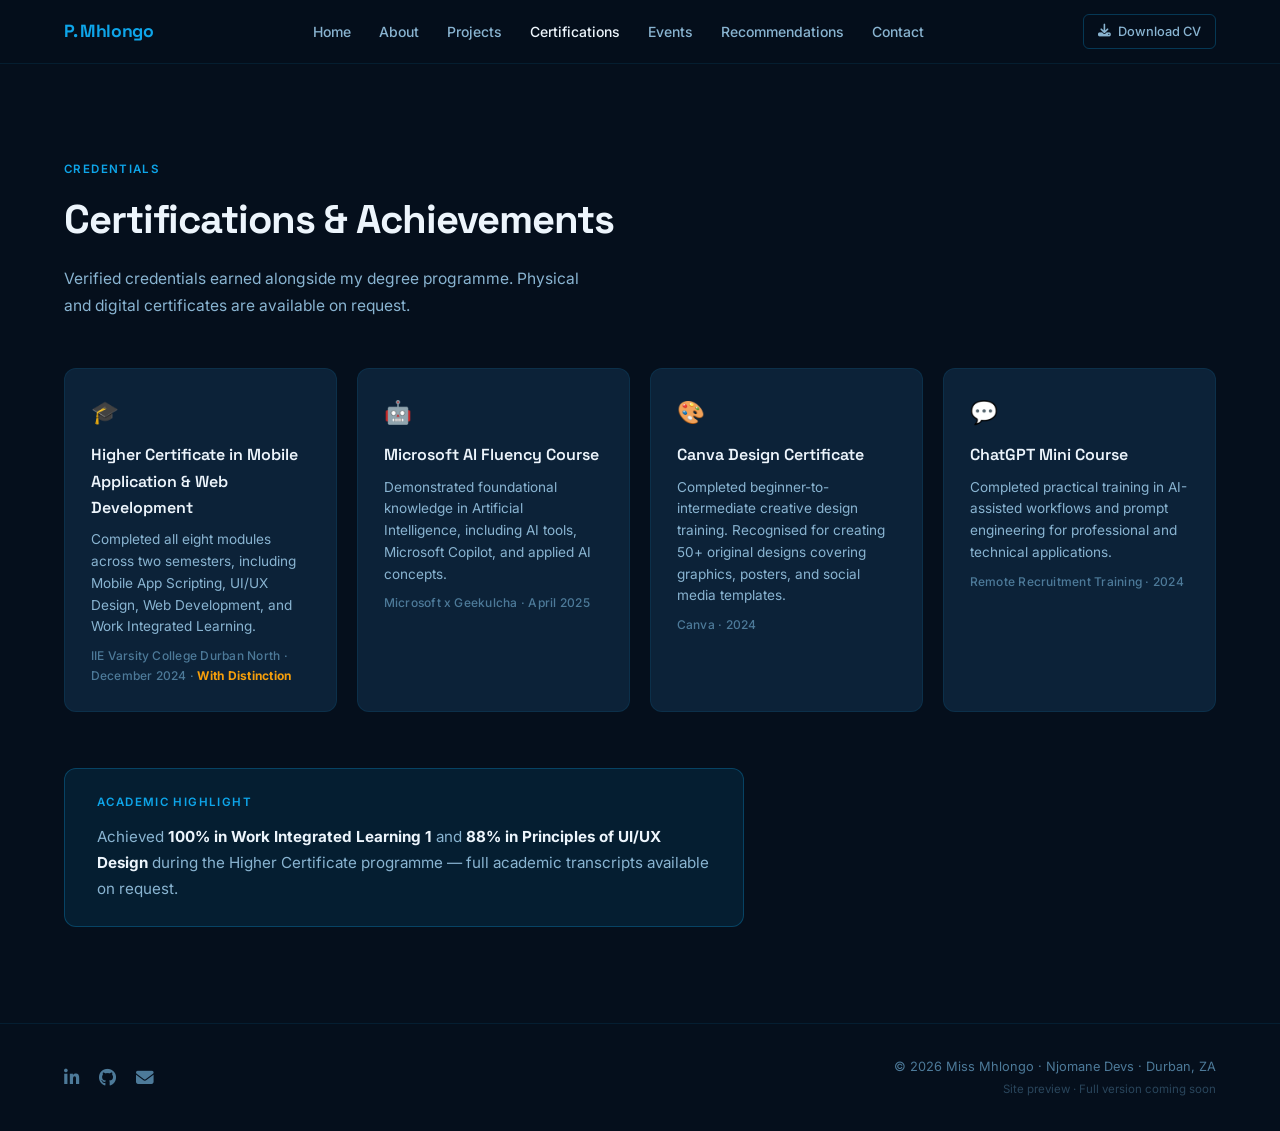
==== certifications.html @ 13493ff3 "Add certifications: IIE Distinction, Microsoft AI Fluency, Canva" ====
<!DOCTYPE html>
<html lang="en">
<head>
  <meta charset="UTF-8" />
  <meta name="viewport" content="width=device-width, initial-scale=1.0" />
  <title>Certifications — Princess Mhlongo</title>
  <link rel="stylesheet" href="styles.css" />
  <link rel="stylesheet" href="https://cdnjs.cloudflare.com/ajax/libs/font-awesome/6.5.0/css/all.min.css" />
</head>
<body>

  <header class="site-header">
    <div class="site-logo">P. Mhlongo</div>
    <nav>
      <ul class="site-nav">
        <li><a href="index.html">Home</a></li>
        <li><a href="about.html">About</a></li>
        <li><a href="projects.html">Projects</a></li>
        <li><a href="certifications.html" class="active">Certifications</a></li>
        <li><a href="events.html">Events</a></li>
        <li><a href="recommendations.html">Recommendations</a></li>
        <li><a href="contact.html">Contact</a></li>
      </ul>
    </nav>
    <a href="resume.pdf" download class="btn btn--ghost btn--sm">
      <i class="fas fa-download"></i> Download CV
    </a>
  </header>

  <section class="page-section">
    <div class="section-container">
      <div class="section-header">
        <p class="section-eyebrow">Credentials</p>
        <h1 class="section-title">Certifications &amp; Achievements</h1>
        <p class="section-lead">
          Verified credentials earned alongside my degree programme.
          Physical and digital certificates are available on request.
        </p>
      </div>

      <div class="certs-grid">

        <!-- IIE Higher Certificate -->
        <div class="card cert-card">
          <div class="cert-icon">🎓</div>
          <p class="cert-title">Higher Certificate in Mobile Application &amp; Web Development</p>
          <p class="cert-body">
            Completed all eight modules across two semesters, including Mobile App Scripting,
            UI/UX Design, Web Development, and Work Integrated Learning.
          </p>
          <p class="cert-issuer">IIE Varsity College Durban North &middot; December 2024 &middot;
            <strong style="color:var(--c-amber);">With Distinction</strong>
          </p>
        </div>

        <!-- Microsoft AI Fluency -->
        <div class="card cert-card">
          <div class="cert-icon">🤖</div>
          <p class="cert-title">Microsoft AI Fluency Course</p>
          <p class="cert-body">
            Demonstrated foundational knowledge in Artificial Intelligence, including
            AI tools, Microsoft Copilot, and applied AI concepts.
          </p>
          <p class="cert-issuer">Microsoft x Geekulcha &middot; April 2025</p>
        </div>

        <!-- Canva Design -->
        <div class="card cert-card">
          <div class="cert-icon">🎨</div>
          <p class="cert-title">Canva Design Certificate</p>
          <p class="cert-body">
            Completed beginner-to-intermediate creative design training. Recognised for
            creating 50+ original designs covering graphics, posters, and social media templates.
          </p>
          <p class="cert-issuer">Canva &middot; 2024</p>
        </div>

        <!-- ChatGPT Mini Course -->
        <div class="card cert-card">
          <div class="cert-icon">💬</div>
          <p class="cert-title">ChatGPT Mini Course</p>
          <p class="cert-body">
            Completed practical training in AI-assisted workflows and prompt engineering
            for professional and technical applications.
          </p>
          <p class="cert-issuer">Remote Recruitment Training &middot; 2024</p>
        </div>

      </div>

      <!-- Academic highlight -->
      <div style="
        margin-top: 3.5rem;
        padding: 1.5rem 2rem;
        background: var(--c-sky-dim);
        border: 1px solid var(--c-border-hi);
        border-radius: var(--r-md);
        max-width: 680px;
      ">
        <p class="section-eyebrow" style="margin-bottom:0.75rem;">Academic Highlight</p>
        <p style="font-size:0.95rem;color:var(--c-text-2);line-height:1.7;">
          Achieved <strong style="color:var(--c-text);">100% in Work Integrated Learning 1</strong>
          and <strong style="color:var(--c-text);">88% in Principles of UI/UX Design</strong>
          during the Higher Certificate programme — full academic transcripts available on request.
        </p>
      </div>

    </div>
  </section>

  <footer class="site-footer">
    <div class="footer-social">
      <a href="https://www.linkedin.com/in/princess-mhlongo-917301329" target="_blank" rel="noopener" aria-label="LinkedIn">
        <i class="fab fa-linkedin-in"></i>
      </a>
      <a href="https://github.com/Princemhlongo" target="_blank" rel="noopener" aria-label="GitHub">
        <i class="fab fa-github"></i>
      </a>
      <a href="mailto:princessnqobilemhlongo@gmail.com" aria-label="Email">
        <i class="fas fa-envelope"></i>
      </a>
    </div>
    <div style="text-align:right;">
      <p class="footer-copy">&copy; 2026 Miss Mhlongo &middot; Njomane Devs &middot; Durban, ZA</p>
      <p class="footer-copy" style="margin-top:0.2rem;opacity:0.5;font-size:0.72rem;">Site preview &middot; Full version coming soon</p>
    </div>
  </footer>

</body>
</html>
---- styles.css ----
/* ================================================================
   PRINCESS NQOBILE MHLONGO — Portfolio
   Palette  : Ocean Abyss navy · Sky blue accent · Amber warmth
   Type     : Space Grotesk (display) + Inter (body)
================================================================ */

@import url('https://fonts.googleapis.com/css2?family=Space+Grotesk:wght@300;400;500;600;700&family=Inter:wght@300;400;500;600&display=swap');

/* ── DESIGN TOKENS ───────────────────────────────────── */
:root {
  --c-bg:         #050F1C;
  --c-surface:    #0C2238;
  --c-surface-hi: #0F2D4A;

  --c-sky:        #0EA5E9;
  --c-sky-lite:   #38BDF8;
  --c-sky-dim:    rgba(14,165,233,0.10);
  --c-sky-glow:   rgba(14,165,233,0.22);

  --c-amber:      #F59E0B;
  --c-amber-dim:  rgba(245,158,11,0.12);

  --c-text:       #EDF5FC;
  --c-text-2:     #89B4D1;
  --c-text-3:     #4D7A99;

  --c-border:     rgba(14,165,233,0.10);
  --c-border-hi:  rgba(14,165,233,0.28);

  --f-display:    'Space Grotesk', sans-serif;
  --f-body:       'Inter', sans-serif;

  --r-sm:  6px;
  --r-md:  12px;
  --r-lg:  20px;
  --ease:  0.25s ease;
}

/* ── RESET ───────────────────────────────────────────── */
*, *::before, *::after { box-sizing: border-box; margin: 0; padding: 0; }
html { scroll-behavior: smooth; }
body {
  font-family: var(--f-body);
  background: var(--c-bg);
  color: var(--c-text);
  line-height: 1.65;
  overflow-x: hidden;
  -webkit-font-smoothing: antialiased;
}
img { display: block; max-width: 100%; }
a  { color: inherit; text-decoration: none; }
ul { list-style: none; }

/* ── HEADER ──────────────────────────────────────────── */
.site-header {
  position: sticky;
  top: 0;
  z-index: 100;
  display: flex;
  align-items: center;
  justify-content: space-between;
  padding: 0 5%;
  height: 64px;
  background: rgba(5,15,28,0.94);
  backdrop-filter: blur(14px);
  -webkit-backdrop-filter: blur(14px);
  border-bottom: 1px solid var(--c-border);
  gap: 1rem;
}

.site-logo {
  font-family: var(--f-display);
  font-weight: 700;
  font-size: 1.1rem;
  color: var(--c-sky);
  letter-spacing: -0.02em;
  white-space: nowrap;
}

.site-nav {
  display: flex;
  gap: 1.75rem;
  align-items: center;
}

.site-nav a {
  font-size: 0.875rem;
  font-weight: 500;
  color: var(--c-text-2);
  transition: color var(--ease);
  white-space: nowrap;
}

.site-nav a:hover,
.site-nav a.active { color: var(--c-text); }

/* ── BUTTONS ─────────────────────────────────────────── */
.btn {
  display: inline-flex;
  align-items: center;
  gap: 0.4rem;
  padding: 0.55rem 1.25rem;
  border-radius: var(--r-sm);
  font-family: var(--f-body);
  font-size: 0.875rem;
  font-weight: 500;
  cursor: pointer;
  transition: all var(--ease);
  border: none;
  white-space: nowrap;
}

.btn--primary {
  background: var(--c-sky);
  color: #fff;
}
.btn--primary:hover {
  background: var(--c-sky-lite);
  box-shadow: 0 4px 18px var(--c-sky-glow);
  transform: translateY(-1px);
}

.btn--ghost {
  background: transparent;
  color: var(--c-text-2);
  border: 1px solid var(--c-border-hi);
}
.btn--ghost:hover {
  border-color: var(--c-sky);
  color: var(--c-sky);
}

.btn--sm {
  padding: 0.35rem 0.9rem;
  font-size: 0.8rem;
}

/* ── HERO ────────────────────────────────────────────── */
.page-hero {
  min-height: calc(100vh - 64px);
  display: flex;
  align-items: center;
  padding: 5rem 5% 4rem;
  background:
    radial-gradient(ellipse at 72% 45%, rgba(14,165,233,0.07) 0%, transparent 55%),
    radial-gradient(ellipse at 12% 82%, rgba(245,158,11,0.04) 0%, transparent 45%),
    var(--c-bg);
}

.hero-grid {
  display: grid;
  grid-template-columns: 1fr auto;
  gap: 5rem;
  align-items: center;
  max-width: 1200px;
  margin: 0 auto;
  width: 100%;
}

.hero-content {
  display: flex;
  flex-direction: column;
  gap: 1.5rem;
}

/* Status badge */
.status-badge {
  display: inline-flex;
  align-items: center;
  gap: 0.6rem;
  font-size: 0.78rem;
  font-weight: 500;
  color: var(--c-text-2);
  letter-spacing: 0.02em;
  background: var(--c-amber-dim);
  border: 1px solid rgba(245,158,11,0.22);
  padding: 0.35rem 0.85rem;
  border-radius: 100px;
  width: fit-content;
}

.status-dot {
  width: 7px;
  height: 7px;
  border-radius: 50%;
  background: var(--c-amber);
  flex-shrink: 0;
  animation: pulse-amber 2.2s infinite;
}

@keyframes pulse-amber {
  0%   { box-shadow: 0 0 0 0 rgba(245,158,11,0.55); }
  70%  { box-shadow: 0 0 0 8px rgba(245,158,11,0); }
  100% { box-shadow: 0 0 0 0 rgba(245,158,11,0); }
}

/* The big name — the signature */
.hero-name {
  font-family: var(--f-display);
  font-weight: 700;
  font-size: clamp(3.2rem, 6.5vw, 5.5rem);
  line-height: 1.0;
  letter-spacing: -0.035em;
  color: var(--c-text);
}
.hero-name .given  { display: block; }
.hero-name .family { display: block; color: var(--c-sky); }

.hero-role {
  font-size: 1rem;
  color: var(--c-text-2);
}

.hero-role #typing-text {
  color: var(--c-sky);
  font-weight: 600;
  border-right: 2px solid var(--c-sky);
  padding-right: 2px;
  animation: cursor-blink 1s step-end infinite;
}

@keyframes cursor-blink {
  0%, 100% { border-color: var(--c-sky); }
  50%       { border-color: transparent; }
}

.hero-tagline {
  font-size: 1rem;
  color: var(--c-text-2);
  max-width: 460px;
  line-height: 1.75;
}
.hero-tagline strong {
  color: var(--c-text);
  font-weight: 500;
}

.hero-actions {
  display: flex;
  gap: 1rem;
  flex-wrap: wrap;
  padding-top: 0.5rem;
}

/* Hero photo */
.hero-photo {
  width: 270px;
  height: 330px;
  border-radius: var(--r-lg);
  overflow: hidden;
  border: 1px solid var(--c-border-hi);
  box-shadow: 0 0 60px var(--c-sky-dim);
  flex-shrink: 0;
}
.hero-photo img {
  width: 100%;
  height: 100%;
  object-fit: cover;
  object-position: top center;
}

/* ── PAGE SECTIONS ───────────────────────────────────── */
.page-section {
  padding: 6rem 5%;
}
.page-section--alt {
  background: rgba(12,34,56,0.35);
}

.section-container {
  max-width: 1200px;
  margin: 0 auto;
}

.section-header {
  margin-bottom: 3rem;
}

.section-eyebrow {
  font-size: 0.72rem;
  font-weight: 600;
  letter-spacing: 0.12em;
  text-transform: uppercase;
  color: var(--c-sky);
  margin-bottom: 0.5rem;
}

.section-title {
  font-family: var(--f-display);
  font-size: clamp(1.75rem, 3.5vw, 2.5rem);
  font-weight: 700;
  letter-spacing: -0.025em;
  color: var(--c-text);
  margin-bottom: 0.75rem;
}

.section-lead {
  font-size: 0.975rem;
  color: var(--c-text-2);
  max-width: 540px;
  line-height: 1.75;
}

/* ── CARDS (base) ────────────────────────────────────── */
.card {
  background: var(--c-surface);
  border: 1px solid var(--c-border);
  border-radius: var(--r-md);
  transition: all var(--ease);
}
.card:hover {
  background: var(--c-surface-hi);
  border-color: var(--c-border-hi);
  transform: translateY(-4px);
  box-shadow: 0 16px 40px rgba(5,15,28,0.7);
}

/* ── PROJECT CARDS ───────────────────────────────────── */
.projects-grid {
  display: grid;
  grid-template-columns: repeat(auto-fill, minmax(290px, 1fr));
  gap: 1.5rem;
}

.project-card {
  display: flex;
  flex-direction: column;
  gap: 0.85rem;
  padding: 1.75rem;
}

.project-badge {
  display: inline-flex;
  align-items: center;
  gap: 0.35rem;
  font-size: 0.68rem;
  font-weight: 600;
  letter-spacing: 0.07em;
  text-transform: uppercase;
  padding: 0.22rem 0.65rem;
  border-radius: 100px;
  width: fit-content;
}
.badge--academic { color: var(--c-sky);   background: var(--c-sky-dim); }
.badge--client   { color: var(--c-amber); background: var(--c-amber-dim); }

.project-title {
  font-family: var(--f-display);
  font-size: 1.1rem;
  font-weight: 600;
  color: var(--c-text);
  letter-spacing: -0.01em;
}

.project-desc {
  font-size: 0.875rem;
  color: var(--c-text-2);
  line-height: 1.7;
  flex: 1;
}

.tag-row {
  display: flex;
  flex-wrap: wrap;
  gap: 0.4rem;
  padding-top: 0.25rem;
}

.tag {
  font-size: 0.7rem;
  font-weight: 500;
  color: var(--c-sky);
  background: var(--c-sky-dim);
  padding: 0.18rem 0.55rem;
  border-radius: 4px;
  letter-spacing: 0.01em;
}

/* ── CERTIFICATIONS ──────────────────────────────────── */
.certs-grid {
  display: grid;
  grid-template-columns: repeat(auto-fill, minmax(260px, 1fr));
  gap: 1.25rem;
}

.cert-card {
  padding: 1.6rem;
  display: flex;
  flex-direction: column;
  gap: 0.5rem;
}

.cert-icon {
  font-size: 1.4rem;
  margin-bottom: 0.2rem;
}

.cert-title {
  font-family: var(--f-display);
  font-size: 1rem;
  font-weight: 600;
  color: var(--c-text);
}

.cert-body {
  font-size: 0.85rem;
  color: var(--c-text-2);
  line-height: 1.6;
}

.cert-issuer {
  font-size: 0.75rem;
  color: var(--c-text-3);
  font-weight: 500;
  letter-spacing: 0.02em;
}

/* ── EVENTS ──────────────────────────────────────────── */
.events-grid {
  display: grid;
  grid-template-columns: repeat(auto-fill, minmax(300px, 1fr));
  gap: 1.5rem;
}

.event-card {
  padding: 1.75rem;
  display: flex;
  flex-direction: column;
  gap: 0.65rem;
}

.event-date {
  font-size: 0.72rem;
  font-weight: 600;
  letter-spacing: 0.07em;
  text-transform: uppercase;
  color: var(--c-sky);
}

.event-title {
  font-family: var(--f-display);
  font-size: 1.05rem;
  font-weight: 600;
  color: var(--c-text);
}

.event-desc {
  font-size: 0.875rem;
  color: var(--c-text-2);
  line-height: 1.7;
  flex: 1;
}

/* ── RECOMMENDATIONS ─────────────────────────────────── */
.rec-grid {
  display: grid;
  grid-template-columns: repeat(auto-fill, minmax(300px, 1fr));
  gap: 1.5rem;
}

.rec-card {
  padding: 2rem;
  position: relative;
}

.rec-card::before {
  content: '\201C';
  position: absolute;
  top: 0.75rem;
  left: 1.5rem;
  font-family: var(--f-display);
  font-size: 4rem;
  line-height: 1;
  color: var(--c-sky);
  opacity: 0.15;
  pointer-events: none;
}

.rec-quote {
  font-size: 0.925rem;
  color: var(--c-text-2);
  line-height: 1.8;
  font-style: italic;
  padding-top: 1.5rem;
}

.rec-author {
  margin-top: 1.25rem;
  font-size: 0.775rem;
  font-weight: 500;
  color: var(--c-text-3);
  letter-spacing: 0.03em;
}

.rec-linkedin-note {
  margin-top: 3rem;
  padding: 1.25rem 1.75rem;
  background: var(--c-sky-dim);
  border: 1px solid var(--c-border-hi);
  border-radius: var(--r-md);
  display: flex;
  align-items: center;
  justify-content: space-between;
  gap: 1rem;
  flex-wrap: wrap;
  max-width: 600px;
}

.rec-linkedin-note p {
  font-size: 0.875rem;
  color: var(--c-text-2);
}

/* ── ABOUT ───────────────────────────────────────────── */
.about-grid {
  display: grid;
  grid-template-columns: 1fr 380px;
  gap: 4.5rem;
  align-items: start;
}

.about-body {
  display: flex;
  flex-direction: column;
  gap: 1.25rem;
}

.about-body p {
  font-size: 1rem;
  color: var(--c-text-2);
  line-height: 1.8;
}
.about-body p strong {
  color: var(--c-text);
  font-weight: 500;
}

.about-photo {
  border-radius: var(--r-lg);
  overflow: hidden;
  border: 1px solid var(--c-border-hi);
  box-shadow: 0 0 50px var(--c-sky-dim);
  aspect-ratio: 3/4;
  position: sticky;
  top: 80px;
}
.about-photo img {
  width: 100%;
  height: 100%;
  object-fit: cover;
  object-position: top center;
}

/* Timeline */
.timeline {
  display: flex;
  flex-direction: column;
  position: relative;
  padding-left: 1.75rem;
  max-width: 680px;
}

.timeline::before {
  content: '';
  position: absolute;
  left: 0;
  top: 0.55rem;
  bottom: 0;
  width: 1px;
  background: linear-gradient(to bottom, var(--c-sky) 0%, transparent 100%);
}

.timeline-item {
  position: relative;
  padding: 0 0 2.25rem 1.75rem;
}
.timeline-item:last-child { padding-bottom: 0; }

.timeline-item::before {
  content: '';
  position: absolute;
  left: -4px;
  top: 0.45rem;
  width: 9px;
  height: 9px;
  border-radius: 50%;
  background: var(--c-sky);
  box-shadow: 0 0 0 3px var(--c-sky-dim);
}

.timeline-year {
  font-size: 0.72rem;
  font-weight: 600;
  letter-spacing: 0.08em;
  text-transform: uppercase;
  color: var(--c-sky);
  margin-bottom: 0.3rem;
}

.timeline-title {
  font-family: var(--f-display);
  font-size: 0.975rem;
  font-weight: 600;
  color: var(--c-text);
  margin-bottom: 0.2rem;
}

.timeline-sub {
  font-size: 0.85rem;
  color: var(--c-text-2);
  line-height: 1.6;
}

/* Skills as tags */
.skills-section {
  display: flex;
  flex-direction: column;
  gap: 1.75rem;
}

.skill-group__label {
  font-size: 0.7rem;
  font-weight: 600;
  letter-spacing: 0.1em;
  text-transform: uppercase;
  color: var(--c-text-3);
  margin-bottom: 0.6rem;
}

.skill-group__tags {
  display: flex;
  flex-wrap: wrap;
  gap: 0.45rem;
}

.skill-tag {
  font-size: 0.8rem;
  font-weight: 500;
  color: var(--c-text-2);
  background: var(--c-surface);
  border: 1px solid var(--c-border);
  padding: 0.28rem 0.7rem;
  border-radius: var(--r-sm);
  transition: all var(--ease);
}
.skill-tag:hover {
  color: var(--c-sky);
  border-color: var(--c-sky);
  background: var(--c-sky-dim);
}

/* ── CONTACT ─────────────────────────────────────────── */
.contact-grid {
  display: grid;
  grid-template-columns: repeat(auto-fill, minmax(240px, 1fr));
  gap: 1.25rem;
  max-width: 820px;
}

.contact-card {
  padding: 1.75rem;
  display: flex;
  flex-direction: column;
  gap: 0.45rem;
}

.contact-icon {
  font-size: 1.2rem;
  color: var(--c-sky);
  margin-bottom: 0.35rem;
}

.contact-label {
  font-size: 0.72rem;
  font-weight: 600;
  letter-spacing: 0.09em;
  text-transform: uppercase;
  color: var(--c-text-3);
}

.contact-value {
  font-size: 0.9rem;
  color: var(--c-sky);
  font-weight: 500;
  transition: color var(--ease);
  word-break: break-all;
}
.contact-value:hover { color: var(--c-sky-lite); }

/* ── FOOTER ──────────────────────────────────────────── */
.site-footer {
  padding: 2rem 5%;
  display: flex;
  align-items: center;
  justify-content: space-between;
  border-top: 1px solid var(--c-border);
  gap: 1rem;
  flex-wrap: wrap;
}

.footer-social {
  display: flex;
  gap: 1.25rem;
}

.footer-social a {
  font-size: 1.1rem;
  color: var(--c-text-3);
  transition: color var(--ease);
}
.footer-social a:hover { color: var(--c-sky); }

.footer-copy {
  font-size: 0.8rem;
  color: var(--c-text-3);
}

/* ── NOTE ────────────────────────────────────────────── */
.note {
  font-size: 0.85rem;
  color: var(--c-text-3);
  font-style: italic;
  text-align: center;
  margin-top: 3rem;
  padding: 1rem 1.5rem;
  border: 1px dashed var(--c-border-hi);
  border-radius: var(--r-sm);
  max-width: 580px;
  margin-left: auto;
  margin-right: auto;
}

/* ── RESPONSIVE ──────────────────────────────────────── */
@media (max-width: 960px) {
  .hero-grid {
    grid-template-columns: 1fr;
    text-align: center;
    gap: 2.5rem;
  }
  .hero-photo {
    order: -1;
    width: 200px;
    height: 240px;
    margin: 0 auto;
  }
  .hero-content  { align-items: center; }
  .hero-tagline  { max-width: 100%; }
  .status-badge  { margin: 0 auto; }
  .hero-actions  { justify-content: center; }

  .about-grid {
    grid-template-columns: 1fr;
    gap: 2.5rem;
  }
  .about-photo {
    max-width: 280px;
    margin: 0 auto;
    position: static;
  }
}

@media (max-width: 640px) {
  .site-header {
    height: auto;
    flex-wrap: wrap;
    padding: 0.75rem 4%;
    gap: 0.6rem;
  }
  .site-nav { gap: 1rem; flex-wrap: wrap; }
  .site-nav a { font-size: 0.8rem; }

  .page-hero   { padding: 3rem 4%; min-height: auto; }
  .page-section { padding: 3.5rem 4%; }

  .hero-name { font-size: clamp(2.6rem, 11vw, 3.5rem); }

  .site-footer { justify-content: center; text-align: center; }
}
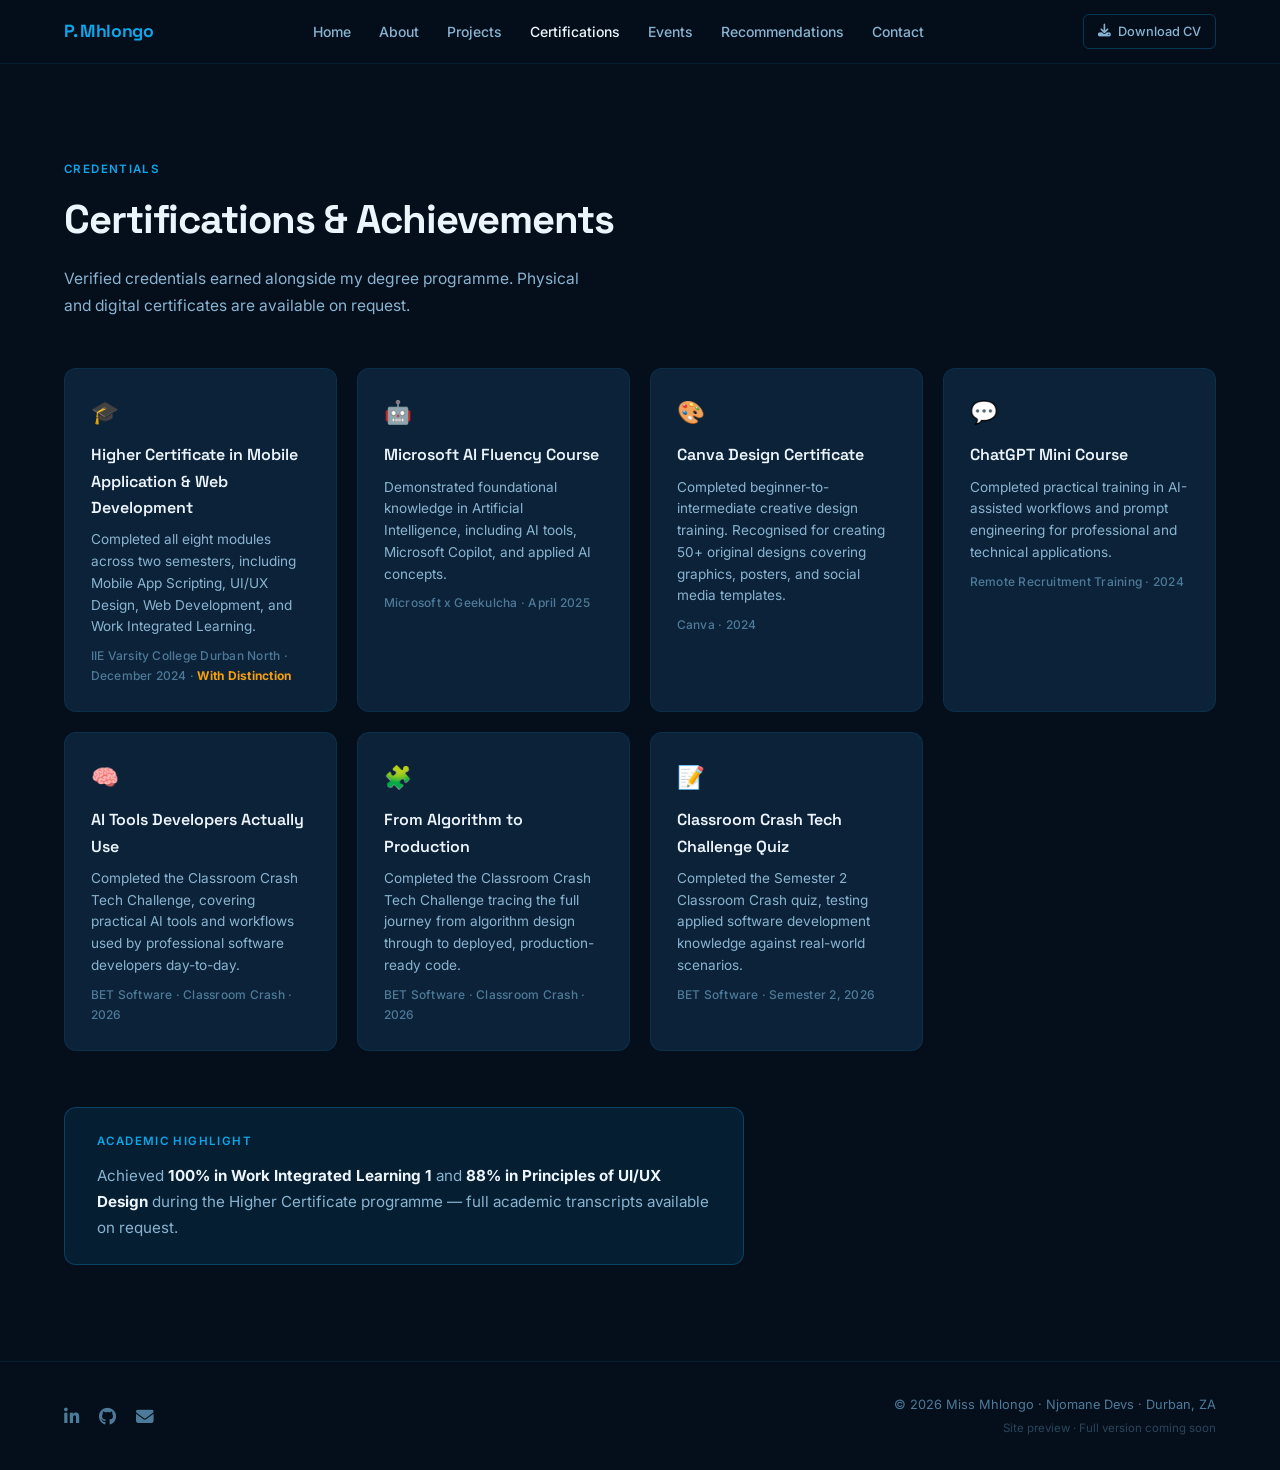
==== commit 40b1d990: "Add new certifications and hackathon events" ====
--- a/certifications.html
+++ b/certifications.html
@@ -86,6 +86,39 @@
           <p class="cert-issuer">Remote Recruitment Training &middot; 2024</p>
         </div>
 
+        <!-- BET Software - AI Tools -->
+        <div class="card cert-card">
+          <div class="cert-icon">🧠</div>
+          <p class="cert-title">AI Tools Developers Actually Use</p>
+          <p class="cert-body">
+            Completed the Classroom Crash Tech Challenge, covering practical AI tools and
+            workflows used by professional software developers day-to-day.
+          </p>
+          <p class="cert-issuer">BET Software &middot; Classroom Crash &middot; 2026</p>
+        </div>
+
+        <!-- BET Software - Algorithm to Production -->
+        <div class="card cert-card">
+          <div class="cert-icon">🧩</div>
+          <p class="cert-title">From Algorithm to Production</p>
+          <p class="cert-body">
+            Completed the Classroom Crash Tech Challenge tracing the full journey from
+            algorithm design through to deployed, production-ready code.
+          </p>
+          <p class="cert-issuer">BET Software &middot; Classroom Crash &middot; 2026</p>
+        </div>
+
+        <!-- BET Software - Tech Challenge Quiz -->
+        <div class="card cert-card">
+          <div class="cert-icon">📝</div>
+          <p class="cert-title">Classroom Crash Tech Challenge Quiz</p>
+          <p class="cert-body">
+            Completed the Semester 2 Classroom Crash quiz, testing applied software
+            development knowledge against real-world scenarios.
+          </p>
+          <p class="cert-issuer">BET Software &middot; Semester 2, 2026</p>
+        </div>
+
       </div>
 
       <!-- Academic highlight -->
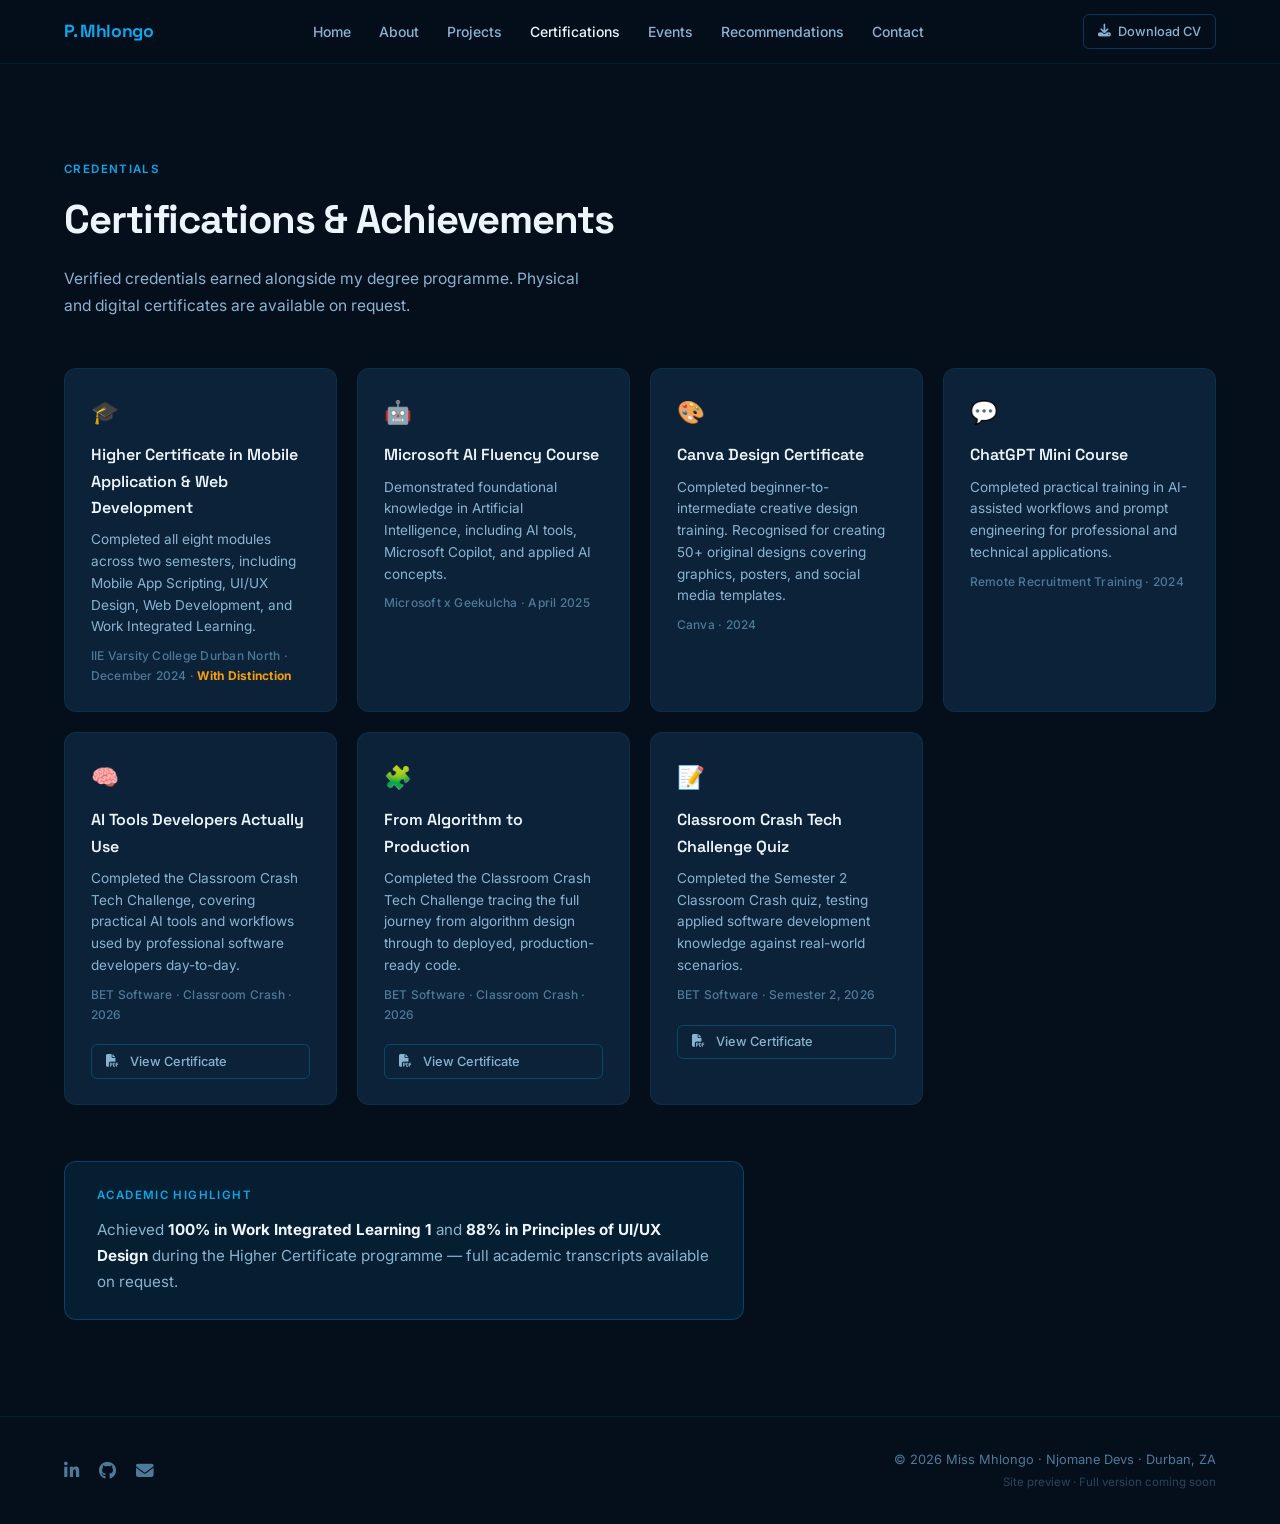
==== commit a37eb73c: "Add new certifications, hackathon events, and viewable certificate PDFs" ====
--- a/certifications.html
+++ b/certifications.html
@@ -95,6 +95,9 @@
             workflows used by professional software developers day-to-day.
           </p>
           <p class="cert-issuer">BET Software &middot; Classroom Crash &middot; 2026</p>
+          <a href="certificates/BETSoftware-AIToolsForDevelopers-PrincessMhlongo.pdf" target="_blank" rel="noopener" class="btn btn--ghost btn--sm" style="margin-top:0.75rem;">
+            <i class="fas fa-file-pdf" style="margin-right:0.3rem;"></i>View Certificate
+          </a>
         </div>
 
         <!-- BET Software - Algorithm to Production -->
@@ -106,6 +109,9 @@
             algorithm design through to deployed, production-ready code.
           </p>
           <p class="cert-issuer">BET Software &middot; Classroom Crash &middot; 2026</p>
+          <a href="certificates/BETSoftware-AlgorithmToProduction-PrincessMhlongo.pdf" target="_blank" rel="noopener" class="btn btn--ghost btn--sm" style="margin-top:0.75rem;">
+            <i class="fas fa-file-pdf" style="margin-right:0.3rem;"></i>View Certificate
+          </a>
         </div>
 
         <!-- BET Software - Tech Challenge Quiz -->
@@ -117,6 +123,9 @@
             development knowledge against real-world scenarios.
           </p>
           <p class="cert-issuer">BET Software &middot; Semester 2, 2026</p>
+          <a href="certificates/BETSoftware-TechChallengeQuiz-PrincessMhlongo.pdf" target="_blank" rel="noopener" class="btn btn--ghost btn--sm" style="margin-top:0.75rem;">
+            <i class="fas fa-file-pdf" style="margin-right:0.3rem;"></i>View Certificate
+          </a>
         </div>
 
       </div>
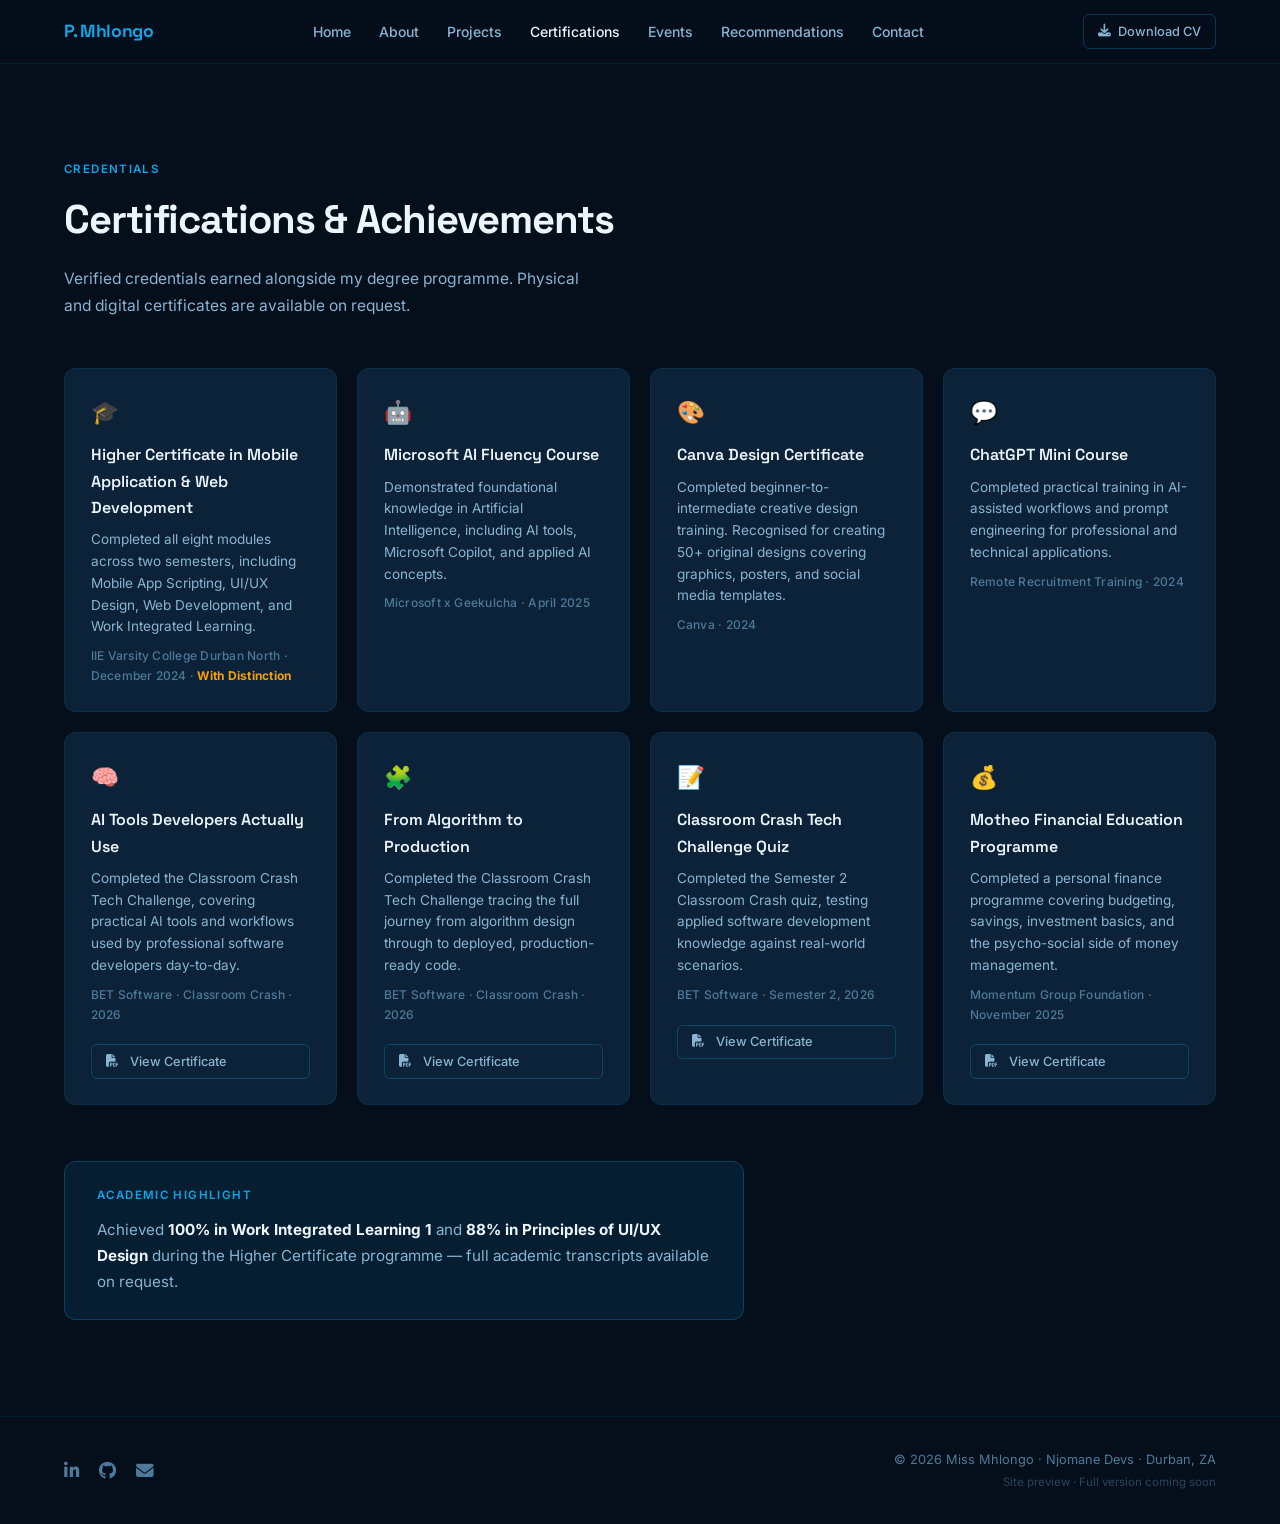
==== commit df4db3a1: "Add Motheo Financial Education cert and fix GirlCodeHack year" ====
--- a/certifications.html
+++ b/certifications.html
@@ -128,6 +128,20 @@
           </a>
         </div>
 
+        <!-- Momentum - Motheo Financial Education -->
+        <div class="card cert-card">
+          <div class="cert-icon">💰</div>
+          <p class="cert-title">Motheo Financial Education Programme</p>
+          <p class="cert-body">
+            Completed a personal finance programme covering budgeting, savings, investment
+            basics, and the psycho-social side of money management.
+          </p>
+          <p class="cert-issuer">Momentum Group Foundation &middot; November 2025</p>
+          <a href="certificates/Momentum-MotheoFinancialEducation-PrincessMhlongo.pdf" target="_blank" rel="noopener" class="btn btn--ghost btn--sm" style="margin-top:0.75rem;">
+            <i class="fas fa-file-pdf" style="margin-right:0.3rem;"></i>View Certificate
+          </a>
+        </div>
+
       </div>
 
       <!-- Academic highlight -->
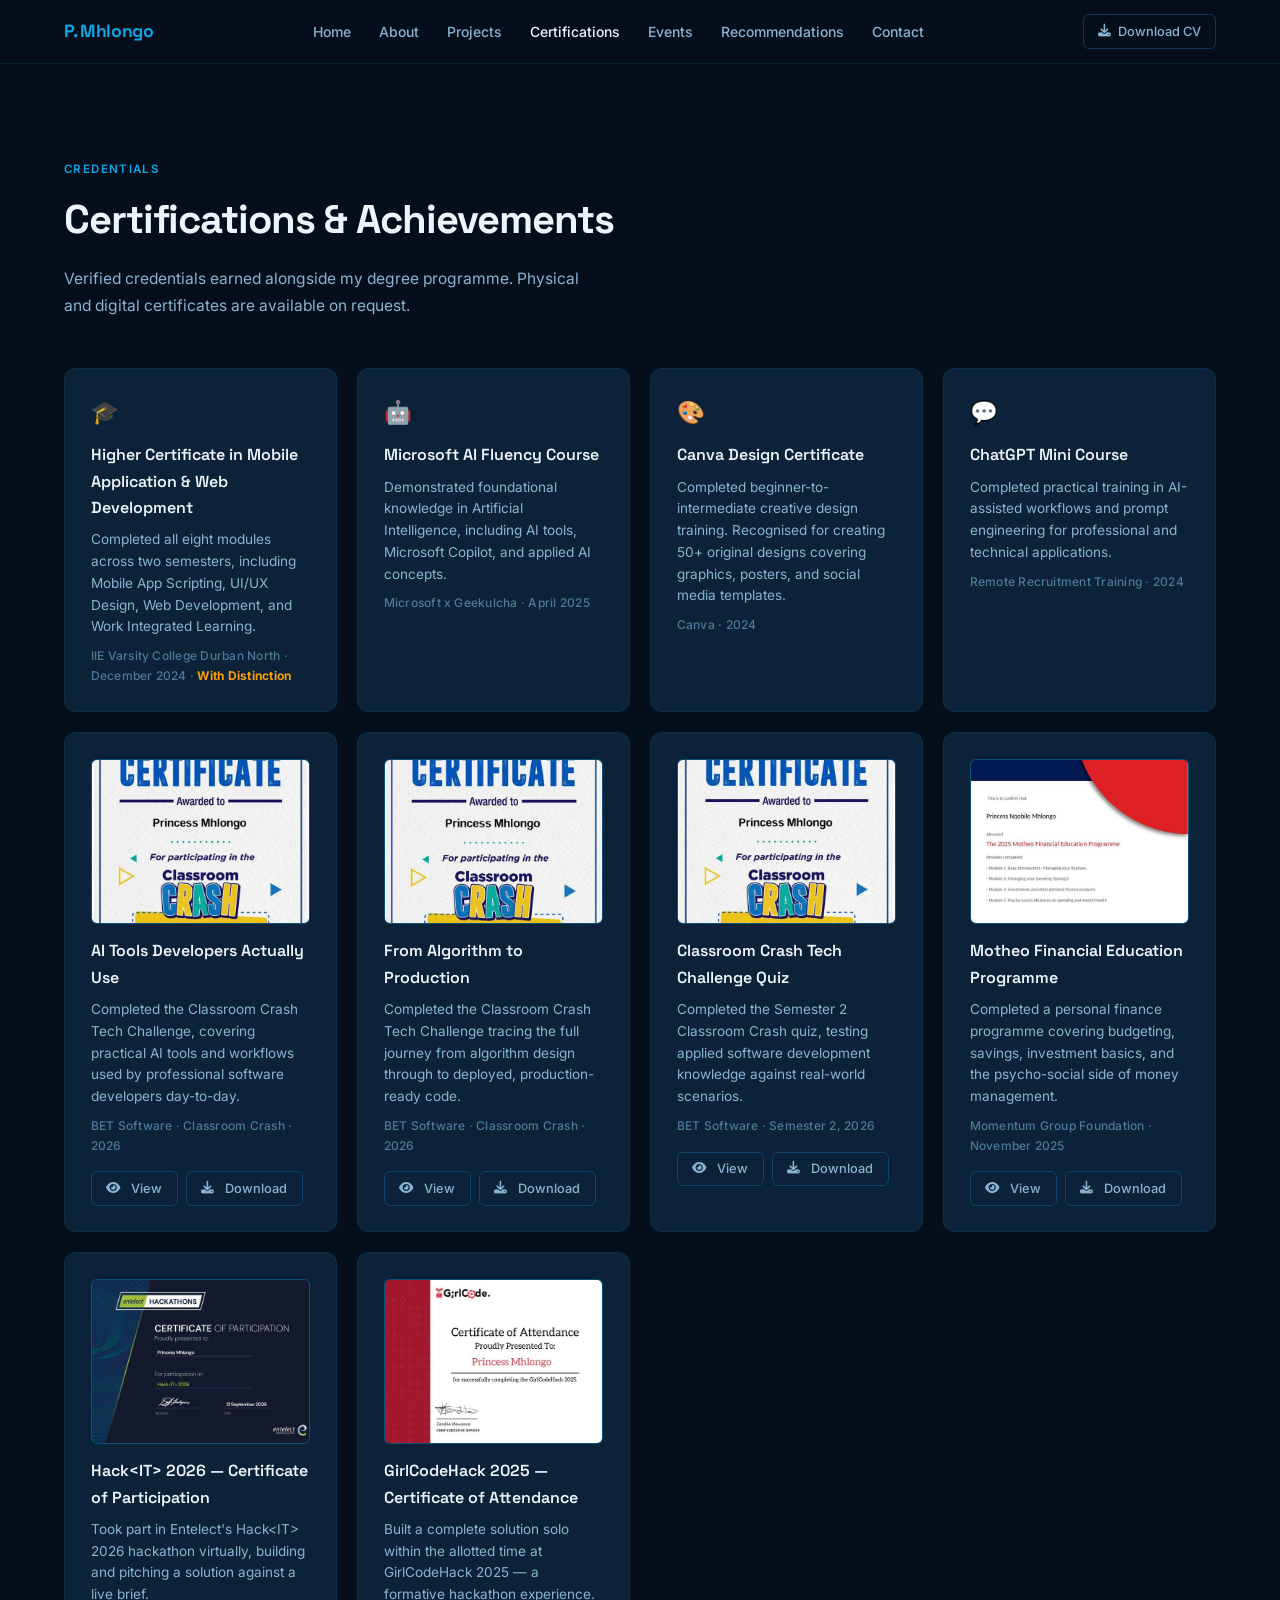
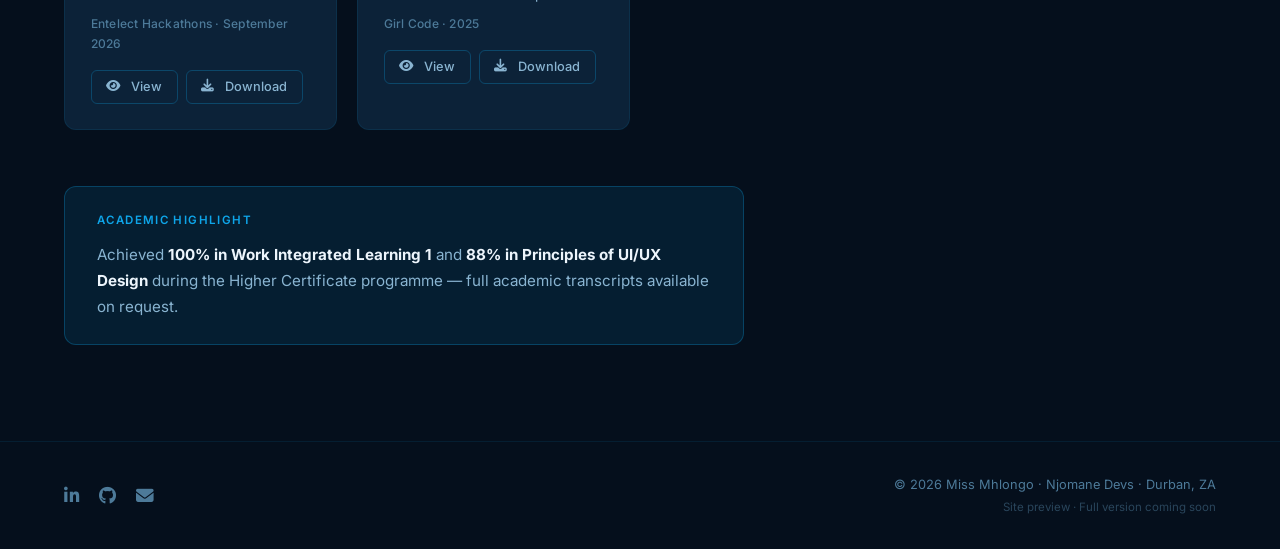
==== commit 2007a2c0: "Move certificates to Certifications page with thumbnails and view/download buttons" ====
--- a/certifications.html
+++ b/certifications.html
@@ -88,58 +88,116 @@
 
         <!-- BET Software - AI Tools -->
         <div class="card cert-card">
-          <div class="cert-icon">🧠</div>
+          <img class="cert-thumb" src="certificates/thumbnails/BETSoftware-AIToolsForDevelopers-PrincessMhlongo.jpg" alt="AI Tools Developers Actually Use certificate" loading="lazy" />
           <p class="cert-title">AI Tools Developers Actually Use</p>
           <p class="cert-body">
             Completed the Classroom Crash Tech Challenge, covering practical AI tools and
             workflows used by professional software developers day-to-day.
           </p>
           <p class="cert-issuer">BET Software &middot; Classroom Crash &middot; 2026</p>
-          <a href="certificates/BETSoftware-AIToolsForDevelopers-PrincessMhlongo.pdf" target="_blank" rel="noopener" class="btn btn--ghost btn--sm" style="margin-top:0.75rem;">
-            <i class="fas fa-file-pdf" style="margin-right:0.3rem;"></i>View Certificate
-          </a>
+          <div class="cert-actions">
+            <a href="certificates/BETSoftware-AIToolsForDevelopers-PrincessMhlongo.pdf" target="_blank" rel="noopener" class="btn btn--ghost btn--sm">
+              <i class="fas fa-eye" style="margin-right:0.3rem;"></i>View
+            </a>
+            <a href="certificates/BETSoftware-AIToolsForDevelopers-PrincessMhlongo.pdf" download class="btn btn--ghost btn--sm">
+              <i class="fas fa-download" style="margin-right:0.3rem;"></i>Download
+            </a>
+          </div>
         </div>
 
         <!-- BET Software - Algorithm to Production -->
         <div class="card cert-card">
-          <div class="cert-icon">🧩</div>
+          <img class="cert-thumb" src="certificates/thumbnails/BETSoftware-AlgorithmToProduction-PrincessMhlongo.jpg" alt="From Algorithm to Production certificate" loading="lazy" />
           <p class="cert-title">From Algorithm to Production</p>
           <p class="cert-body">
             Completed the Classroom Crash Tech Challenge tracing the full journey from
             algorithm design through to deployed, production-ready code.
           </p>
           <p class="cert-issuer">BET Software &middot; Classroom Crash &middot; 2026</p>
-          <a href="certificates/BETSoftware-AlgorithmToProduction-PrincessMhlongo.pdf" target="_blank" rel="noopener" class="btn btn--ghost btn--sm" style="margin-top:0.75rem;">
-            <i class="fas fa-file-pdf" style="margin-right:0.3rem;"></i>View Certificate
-          </a>
+          <div class="cert-actions">
+            <a href="certificates/BETSoftware-AlgorithmToProduction-PrincessMhlongo.pdf" target="_blank" rel="noopener" class="btn btn--ghost btn--sm">
+              <i class="fas fa-eye" style="margin-right:0.3rem;"></i>View
+            </a>
+            <a href="certificates/BETSoftware-AlgorithmToProduction-PrincessMhlongo.pdf" download class="btn btn--ghost btn--sm">
+              <i class="fas fa-download" style="margin-right:0.3rem;"></i>Download
+            </a>
+          </div>
         </div>
 
         <!-- BET Software - Tech Challenge Quiz -->
         <div class="card cert-card">
-          <div class="cert-icon">📝</div>
+          <img class="cert-thumb" src="certificates/thumbnails/BETSoftware-TechChallengeQuiz-PrincessMhlongo.jpg" alt="Classroom Crash Tech Challenge Quiz certificate" loading="lazy" />
           <p class="cert-title">Classroom Crash Tech Challenge Quiz</p>
           <p class="cert-body">
             Completed the Semester 2 Classroom Crash quiz, testing applied software
             development knowledge against real-world scenarios.
           </p>
           <p class="cert-issuer">BET Software &middot; Semester 2, 2026</p>
-          <a href="certificates/BETSoftware-TechChallengeQuiz-PrincessMhlongo.pdf" target="_blank" rel="noopener" class="btn btn--ghost btn--sm" style="margin-top:0.75rem;">
-            <i class="fas fa-file-pdf" style="margin-right:0.3rem;"></i>View Certificate
-          </a>
+          <div class="cert-actions">
+            <a href="certificates/BETSoftware-TechChallengeQuiz-PrincessMhlongo.pdf" target="_blank" rel="noopener" class="btn btn--ghost btn--sm">
+              <i class="fas fa-eye" style="margin-right:0.3rem;"></i>View
+            </a>
+            <a href="certificates/BETSoftware-TechChallengeQuiz-PrincessMhlongo.pdf" download class="btn btn--ghost btn--sm">
+              <i class="fas fa-download" style="margin-right:0.3rem;"></i>Download
+            </a>
+          </div>
         </div>
 
         <!-- Momentum - Motheo Financial Education -->
         <div class="card cert-card">
-          <div class="cert-icon">💰</div>
+          <img class="cert-thumb" src="certificates/thumbnails/Momentum-MotheoFinancialEducation-PrincessMhlongo.jpg" alt="Motheo Financial Education Programme certificate" loading="lazy" />
           <p class="cert-title">Motheo Financial Education Programme</p>
           <p class="cert-body">
             Completed a personal finance programme covering budgeting, savings, investment
             basics, and the psycho-social side of money management.
           </p>
           <p class="cert-issuer">Momentum Group Foundation &middot; November 2025</p>
-          <a href="certificates/Momentum-MotheoFinancialEducation-PrincessMhlongo.pdf" target="_blank" rel="noopener" class="btn btn--ghost btn--sm" style="margin-top:0.75rem;">
-            <i class="fas fa-file-pdf" style="margin-right:0.3rem;"></i>View Certificate
-          </a>
+          <div class="cert-actions">
+            <a href="certificates/Momentum-MotheoFinancialEducation-PrincessMhlongo.pdf" target="_blank" rel="noopener" class="btn btn--ghost btn--sm">
+              <i class="fas fa-eye" style="margin-right:0.3rem;"></i>View
+            </a>
+            <a href="certificates/Momentum-MotheoFinancialEducation-PrincessMhlongo.pdf" download class="btn btn--ghost btn--sm">
+              <i class="fas fa-download" style="margin-right:0.3rem;"></i>Download
+            </a>
+          </div>
+        </div>
+
+        <!-- Entelect Hack<IT> 2026 -->
+        <div class="card cert-card">
+          <img class="cert-thumb" src="certificates/thumbnails/EntelectHackIT2026-PrincessMhlongo.jpg" alt="Entelect Hack IT 2026 certificate" loading="lazy" />
+          <p class="cert-title">Hack&lt;IT&gt; 2026 — Certificate of Participation</p>
+          <p class="cert-body">
+            Took part in Entelect's Hack&lt;IT&gt; 2026 hackathon virtually, building and pitching
+            a solution against a live brief.
+          </p>
+          <p class="cert-issuer">Entelect Hackathons &middot; September 2026</p>
+          <div class="cert-actions">
+            <a href="certificates/EntelectHackIT2026-PrincessMhlongo.pdf" target="_blank" rel="noopener" class="btn btn--ghost btn--sm">
+              <i class="fas fa-eye" style="margin-right:0.3rem;"></i>View
+            </a>
+            <a href="certificates/EntelectHackIT2026-PrincessMhlongo.pdf" download class="btn btn--ghost btn--sm">
+              <i class="fas fa-download" style="margin-right:0.3rem;"></i>Download
+            </a>
+          </div>
+        </div>
+
+        <!-- GirlCodeHack 2025 -->
+        <div class="card cert-card">
+          <img class="cert-thumb" src="certificates/thumbnails/GirlCodeHack2025-PrincessMhlongo.jpg" alt="GirlCodeHack 2025 certificate" loading="lazy" />
+          <p class="cert-title">GirlCodeHack 2025 — Certificate of Attendance</p>
+          <p class="cert-body">
+            Built a complete solution solo within the allotted time at GirlCodeHack 2025 —
+            a formative hackathon experience.
+          </p>
+          <p class="cert-issuer">Girl Code &middot; 2025</p>
+          <div class="cert-actions">
+            <a href="certificates/GirlCodeHack2025-PrincessMhlongo.pdf" target="_blank" rel="noopener" class="btn btn--ghost btn--sm">
+              <i class="fas fa-eye" style="margin-right:0.3rem;"></i>View
+            </a>
+            <a href="certificates/GirlCodeHack2025-PrincessMhlongo.pdf" download class="btn btn--ghost btn--sm">
+              <i class="fas fa-download" style="margin-right:0.3rem;"></i>Download
+            </a>
+          </div>
         </div>
 
       </div>
--- a/styles.css
+++ b/styles.css
@@ -413,6 +413,24 @@
   color: var(--c-text-3);
   font-weight: 500;
   letter-spacing: 0.02em;
+}
+
+.cert-thumb {
+  display: block;
+  width: 100%;
+  aspect-ratio: 4 / 3;
+  object-fit: cover;
+  border-radius: var(--r-sm);
+  border: 1px solid var(--c-border-hi);
+  margin-bottom: 0.4rem;
+  background: var(--c-sky-dim);
+}
+
+.cert-actions {
+  display: flex;
+  gap: 0.5rem;
+  margin-top: 0.5rem;
+  flex-wrap: wrap;
 }
 
 /* ── EVENTS ──────────────────────────────────────────── */
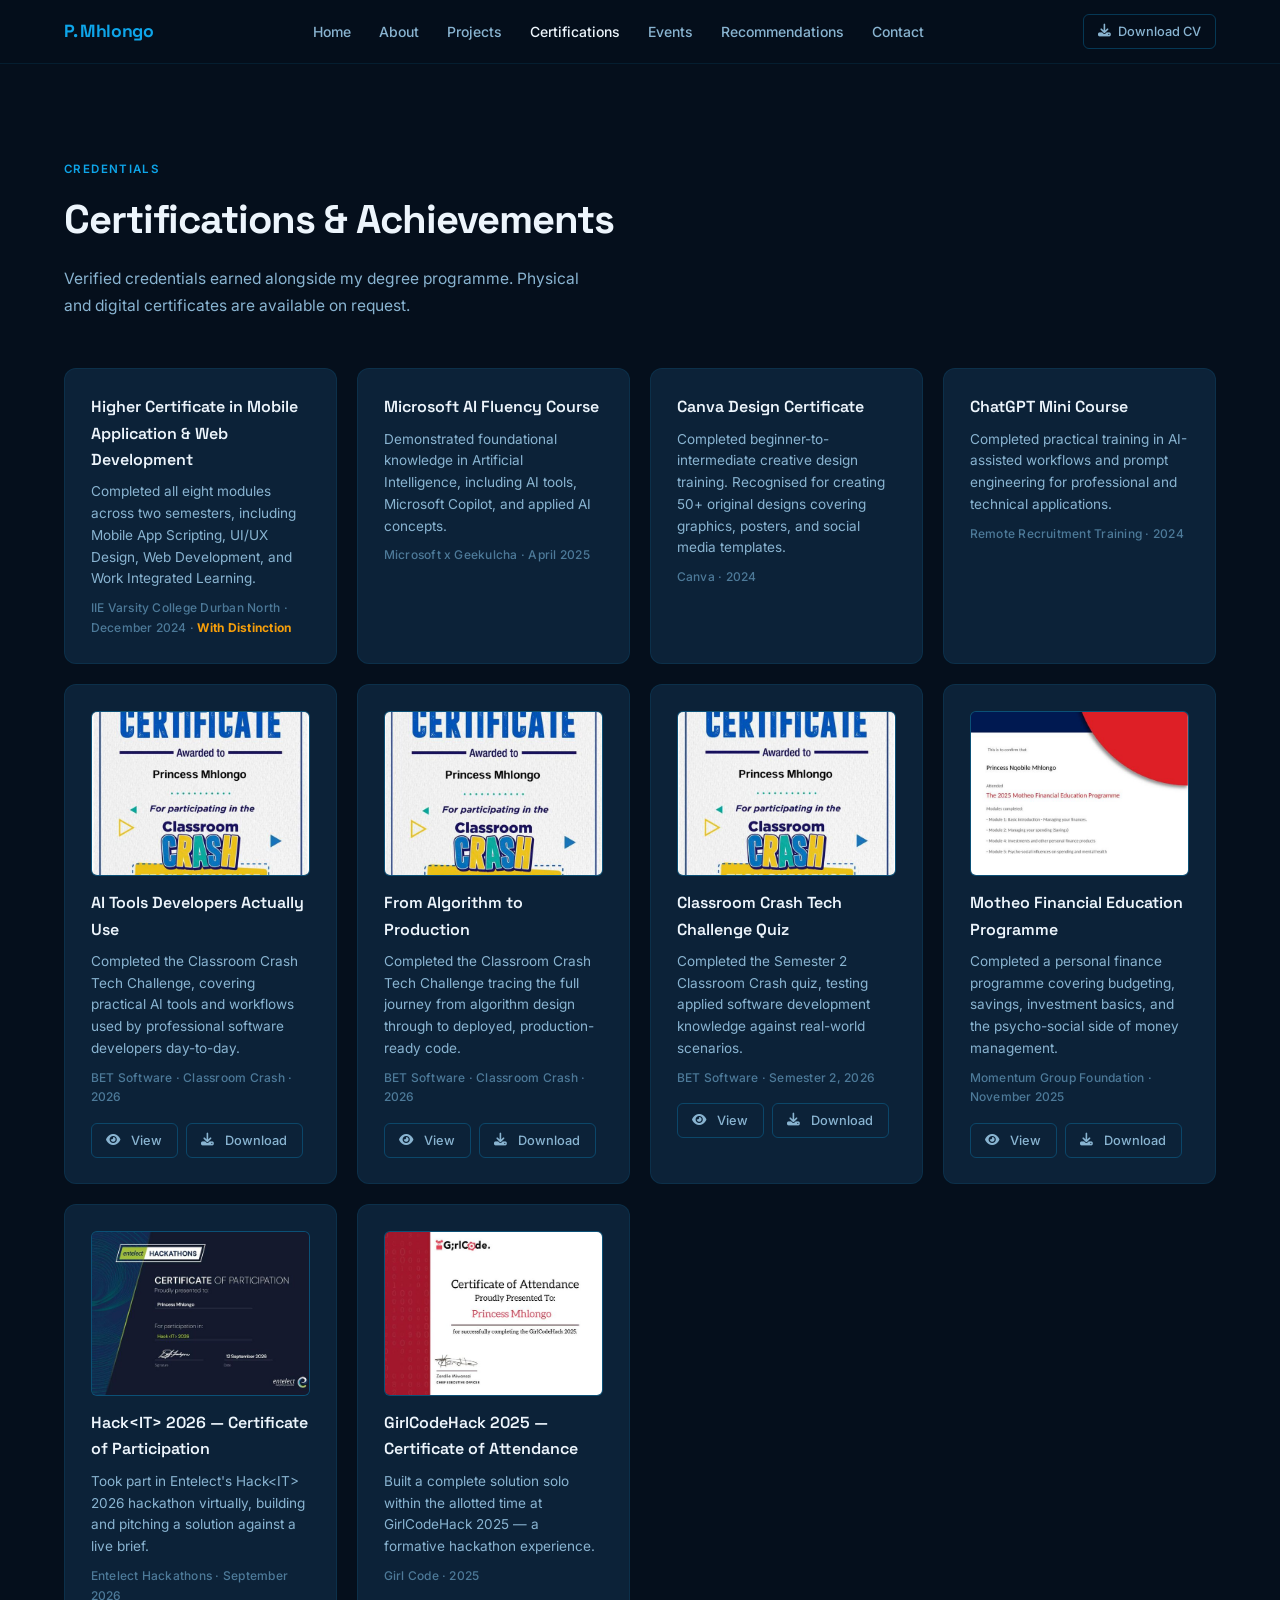
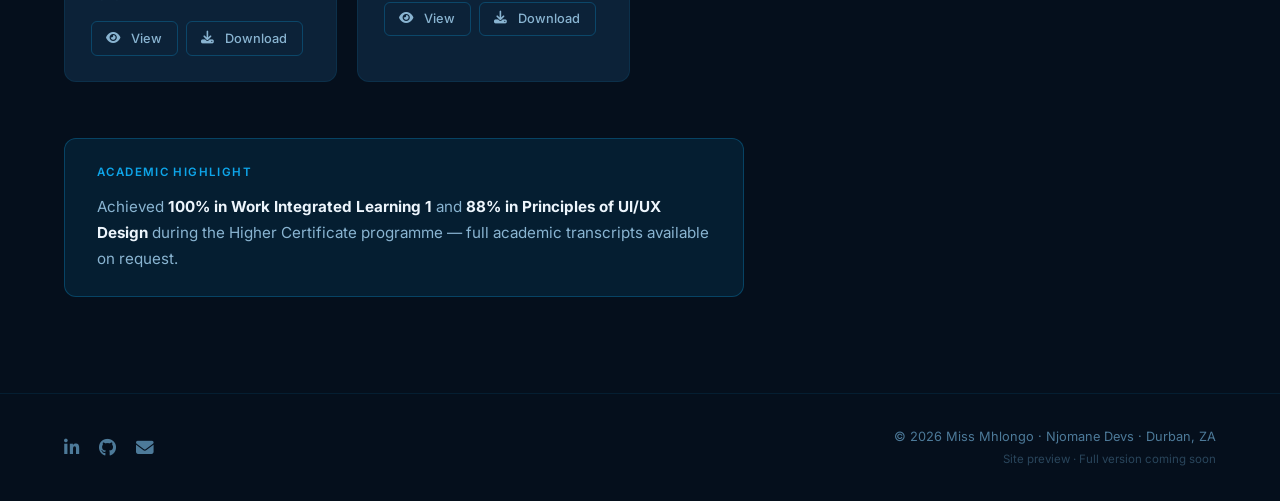
==== commit 701a0647: "Move certificates to Certifications page with thumbnails, on-page preview, and download buttons" ====
--- a/certifications.html
+++ b/certifications.html
@@ -42,7 +42,6 @@
 
         <!-- IIE Higher Certificate -->
         <div class="card cert-card">
-          <div class="cert-icon">🎓</div>
           <p class="cert-title">Higher Certificate in Mobile Application &amp; Web Development</p>
           <p class="cert-body">
             Completed all eight modules across two semesters, including Mobile App Scripting,
@@ -55,7 +54,6 @@
 
         <!-- Microsoft AI Fluency -->
         <div class="card cert-card">
-          <div class="cert-icon">🤖</div>
           <p class="cert-title">Microsoft AI Fluency Course</p>
           <p class="cert-body">
             Demonstrated foundational knowledge in Artificial Intelligence, including
@@ -66,7 +64,6 @@
 
         <!-- Canva Design -->
         <div class="card cert-card">
-          <div class="cert-icon">🎨</div>
           <p class="cert-title">Canva Design Certificate</p>
           <p class="cert-body">
             Completed beginner-to-intermediate creative design training. Recognised for
@@ -77,7 +74,6 @@
 
         <!-- ChatGPT Mini Course -->
         <div class="card cert-card">
-          <div class="cert-icon">💬</div>
           <p class="cert-title">ChatGPT Mini Course</p>
           <p class="cert-body">
             Completed practical training in AI-assisted workflows and prompt engineering
@@ -96,9 +92,9 @@
           </p>
           <p class="cert-issuer">BET Software &middot; Classroom Crash &middot; 2026</p>
           <div class="cert-actions">
-            <a href="certificates/BETSoftware-AIToolsForDevelopers-PrincessMhlongo.pdf" target="_blank" rel="noopener" class="btn btn--ghost btn--sm">
-              <i class="fas fa-eye" style="margin-right:0.3rem;"></i>View
-            </a>
+            <button type="button" class="btn btn--ghost btn--sm" onclick="openCertModal('certificates/BETSoftware-AIToolsForDevelopers-PrincessMhlongo.pdf','AI Tools Developers Actually Use')">
+              <i class="fas fa-eye" style="margin-right:0.3rem;"></i>View
+            </button>
             <a href="certificates/BETSoftware-AIToolsForDevelopers-PrincessMhlongo.pdf" download class="btn btn--ghost btn--sm">
               <i class="fas fa-download" style="margin-right:0.3rem;"></i>Download
             </a>
@@ -115,9 +111,9 @@
           </p>
           <p class="cert-issuer">BET Software &middot; Classroom Crash &middot; 2026</p>
           <div class="cert-actions">
-            <a href="certificates/BETSoftware-AlgorithmToProduction-PrincessMhlongo.pdf" target="_blank" rel="noopener" class="btn btn--ghost btn--sm">
-              <i class="fas fa-eye" style="margin-right:0.3rem;"></i>View
-            </a>
+            <button type="button" class="btn btn--ghost btn--sm" onclick="openCertModal('certificates/BETSoftware-AlgorithmToProduction-PrincessMhlongo.pdf','From Algorithm to Production')">
+              <i class="fas fa-eye" style="margin-right:0.3rem;"></i>View
+            </button>
             <a href="certificates/BETSoftware-AlgorithmToProduction-PrincessMhlongo.pdf" download class="btn btn--ghost btn--sm">
               <i class="fas fa-download" style="margin-right:0.3rem;"></i>Download
             </a>
@@ -134,9 +130,9 @@
           </p>
           <p class="cert-issuer">BET Software &middot; Semester 2, 2026</p>
           <div class="cert-actions">
-            <a href="certificates/BETSoftware-TechChallengeQuiz-PrincessMhlongo.pdf" target="_blank" rel="noopener" class="btn btn--ghost btn--sm">
-              <i class="fas fa-eye" style="margin-right:0.3rem;"></i>View
-            </a>
+            <button type="button" class="btn btn--ghost btn--sm" onclick="openCertModal('certificates/BETSoftware-TechChallengeQuiz-PrincessMhlongo.pdf','Classroom Crash Tech Challenge Quiz')">
+              <i class="fas fa-eye" style="margin-right:0.3rem;"></i>View
+            </button>
             <a href="certificates/BETSoftware-TechChallengeQuiz-PrincessMhlongo.pdf" download class="btn btn--ghost btn--sm">
               <i class="fas fa-download" style="margin-right:0.3rem;"></i>Download
             </a>
@@ -153,9 +149,9 @@
           </p>
           <p class="cert-issuer">Momentum Group Foundation &middot; November 2025</p>
           <div class="cert-actions">
-            <a href="certificates/Momentum-MotheoFinancialEducation-PrincessMhlongo.pdf" target="_blank" rel="noopener" class="btn btn--ghost btn--sm">
-              <i class="fas fa-eye" style="margin-right:0.3rem;"></i>View
-            </a>
+            <button type="button" class="btn btn--ghost btn--sm" onclick="openCertModal('certificates/Momentum-MotheoFinancialEducation-PrincessMhlongo.pdf','Motheo Financial Education Programme')">
+              <i class="fas fa-eye" style="margin-right:0.3rem;"></i>View
+            </button>
             <a href="certificates/Momentum-MotheoFinancialEducation-PrincessMhlongo.pdf" download class="btn btn--ghost btn--sm">
               <i class="fas fa-download" style="margin-right:0.3rem;"></i>Download
             </a>
@@ -172,9 +168,9 @@
           </p>
           <p class="cert-issuer">Entelect Hackathons &middot; September 2026</p>
           <div class="cert-actions">
-            <a href="certificates/EntelectHackIT2026-PrincessMhlongo.pdf" target="_blank" rel="noopener" class="btn btn--ghost btn--sm">
-              <i class="fas fa-eye" style="margin-right:0.3rem;"></i>View
-            </a>
+            <button type="button" class="btn btn--ghost btn--sm" onclick="openCertModal('certificates/EntelectHackIT2026-PrincessMhlongo.pdf','Hack&lt;IT&gt; 2026 — Certificate of Participation')">
+              <i class="fas fa-eye" style="margin-right:0.3rem;"></i>View
+            </button>
             <a href="certificates/EntelectHackIT2026-PrincessMhlongo.pdf" download class="btn btn--ghost btn--sm">
               <i class="fas fa-download" style="margin-right:0.3rem;"></i>Download
             </a>
@@ -191,9 +187,9 @@
           </p>
           <p class="cert-issuer">Girl Code &middot; 2025</p>
           <div class="cert-actions">
-            <a href="certificates/GirlCodeHack2025-PrincessMhlongo.pdf" target="_blank" rel="noopener" class="btn btn--ghost btn--sm">
-              <i class="fas fa-eye" style="margin-right:0.3rem;"></i>View
-            </a>
+            <button type="button" class="btn btn--ghost btn--sm" onclick="openCertModal('certificates/GirlCodeHack2025-PrincessMhlongo.pdf','GirlCodeHack 2025 — Certificate of Attendance')">
+              <i class="fas fa-eye" style="margin-right:0.3rem;"></i>View
+            </button>
             <a href="certificates/GirlCodeHack2025-PrincessMhlongo.pdf" download class="btn btn--ghost btn--sm">
               <i class="fas fa-download" style="margin-right:0.3rem;"></i>Download
             </a>
@@ -222,6 +218,63 @@
     </div>
   </section>
 
+  <!-- On-page certificate preview modal -->
+  <div id="cert-modal-backdrop" onclick="if(event.target===this) closeCertModal()" style="
+    display:none;
+    position:fixed; inset:0;
+    background:rgba(0,0,0,0.72);
+    z-index:1000;
+    align-items:center;
+    justify-content:center;
+    padding:2rem 1rem;
+  ">
+    <div style="
+      background:var(--c-bg, #12141a);
+      border:1px solid var(--c-border-hi);
+      border-radius:var(--r-md);
+      width:100%;
+      max-width:900px;
+      max-height:90vh;
+      display:flex;
+      flex-direction:column;
+      overflow:hidden;
+    ">
+      <div style="
+        display:flex; align-items:center; justify-content:space-between;
+        padding:0.9rem 1.25rem; border-bottom:1px solid var(--c-border-hi);
+      ">
+        <p id="cert-modal-title" style="font-family:var(--f-display); font-weight:600; font-size:0.95rem; margin:0;"></p>
+        <button type="button" onclick="closeCertModal()" aria-label="Close" style="
+          background:none; border:none; color:var(--c-text-2); cursor:pointer; font-size:1.1rem; line-height:1; padding:0.25rem;
+        ">
+          <i class="fas fa-xmark"></i>
+        </button>
+      </div>
+      <iframe id="cert-modal-frame" src="" title="Certificate preview" style="
+        border:none; width:100%; flex:1; min-height:70vh; background:#fff;
+      "></iframe>
+    </div>
+  </div>
+
+  <script>
+    function openCertModal(src, title) {
+      document.getElementById('cert-modal-frame').src = src;
+      document.getElementById('cert-modal-title').textContent = title;
+      var backdrop = document.getElementById('cert-modal-backdrop');
+      backdrop.style.display = 'flex';
+      document.body.style.overflow = 'hidden';
+    }
+    function closeCertModal() {
+      var backdrop = document.getElementById('cert-modal-backdrop');
+      backdrop.style.display = 'none';
+      document.getElementById('cert-modal-frame').src = '';
+      document.body.style.overflow = '';
+    }
+    document.addEventListener('keydown', function(e) {
+      if (e.key === 'Escape') closeCertModal();
+    });
+  </script>
+
   <footer class="site-footer">
     <div class="footer-social">
       <a href="https://www.linkedin.com/in/princess-mhlongo-917301329" target="_blank" rel="noopener" aria-label="LinkedIn">
